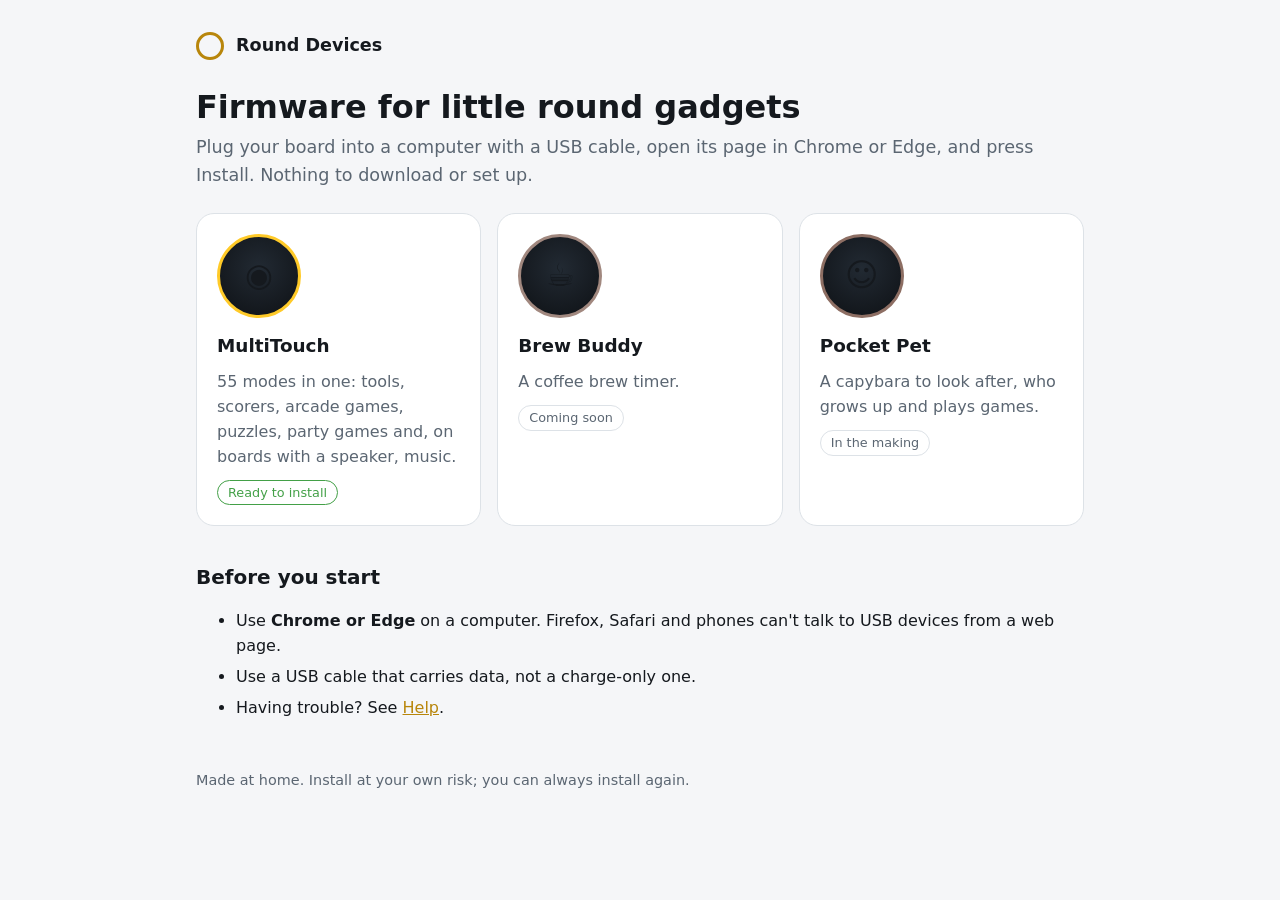
==== index.html @ 287d1fdd "Install site: homepage, MultiTouch page (1.75C and 1.75 builds), help, publish script" ====
<!doctype html>
<html lang="en-GB">
<head>
<meta charset="utf-8">
<meta name="viewport" content="width=device-width, initial-scale=1">
<title>Round Devices</title>
<meta name="description" content="Firmware for small round touch-screen gadgets, installed from your browser.">
<link rel="stylesheet" href="style.css">
</head>
<body>
<div class="wrap">
  <header class="site"><span class="dot"></span><a href="./">Round Devices</a></header>
  <h1>Firmware for little round gadgets</h1>
  <p class="lead">Plug your board into a computer with a USB cable, open its page in Chrome or Edge, and press Install. Nothing to download or set up.</p>

  <div class="grid">
    <a class="card" href="multitouch/">
      <div class="face" style="--c:#ffca28">&#9673;</div>
      <h3>MultiTouch</h3>
      <p>55 modes in one: tools, scorers, arcade games, puzzles, party games and, on boards with a speaker, music.</p>
      <span class="tag ready">Ready to install</span>
    </a>
    <div class="card">
      <div class="face" style="--c:#a1887f">&#9749;</div>
      <h3>Brew Buddy</h3>
      <p>A coffee brew timer.</p>
      <span class="tag">Coming soon</span>
    </div>
    <div class="card">
      <div class="face" style="--c:#8d6e63">&#9786;</div>
      <h3>Pocket Pet</h3>
      <p>A capybara to look after, who grows up and plays games.</p>
      <span class="tag">In the making</span>
    </div>
  </div>

  <h2>Before you start</h2>
  <ul>
    <li>Use <strong>Chrome or Edge</strong> on a computer. Firefox, Safari and phones can't talk to USB devices from a web page.</li>
    <li>Use a USB cable that carries data, not a charge-only one.</li>
    <li>Having trouble? See <a href="help.html">Help</a>.</li>
  </ul>
  <footer>Made at home. Install at your own risk; you can always install again.</footer>
</div>
</body>
</html>
---- style.css ----
:root {
  --bg: #0b0d10;
  --panel: #14181d;
  --line: #262d35;
  --ink: #eef1f4;
  --dim: #9aa5b1;
  --accent: #ffca28;
  --ok: #43a047;
  --warn: #e57373;
  --radius: 18px;
}
@media (prefers-color-scheme: light) {
  :root:not([data-theme="dark"]) {
    --bg: #f5f6f8; --panel: #ffffff; --line: #dde2e7; --ink: #15191e; --dim: #5b6672; --accent: #b8860b;
  }
}
* { box-sizing: border-box; }
html { -webkit-text-size-adjust: 100%; }
body {
  margin: 0; background: var(--bg); color: var(--ink);
  font: 16px/1.55 system-ui, -apple-system, "Segoe UI", Roboto, sans-serif;
}
a { color: var(--accent); }
.wrap { max-width: 920px; margin: 0 auto; padding: 32px 16px 64px; }
header.site { display: flex; align-items: center; gap: 12px; margin-bottom: 28px; }
header.site a { color: var(--ink); text-decoration: none; font-weight: 700; font-size: 1.1rem; }
.dot { width: 28px; height: 28px; border-radius: 50%; border: 3px solid var(--accent); flex: none; }
h1 { font-size: 2rem; line-height: 1.2; margin: 0 0 8px; }
h2 { font-size: 1.25rem; margin: 36px 0 12px; }
p.lead { color: var(--dim); font-size: 1.1rem; margin: 0 0 24px; }
.grid { display: grid; gap: 16px; grid-template-columns: repeat(auto-fill, minmax(260px, 1fr)); }
.card {
  background: var(--panel); border: 1px solid var(--line); border-radius: var(--radius);
  padding: 20px; display: flex; flex-direction: column; gap: 10px; color: var(--ink); text-decoration: none;
}
a.card:hover { border-color: var(--accent); }
.card h3 { margin: 0; font-size: 1.15rem; }
.card p { margin: 0; color: var(--dim); }
.face {
  width: 84px; height: 84px; border-radius: 50%; display: grid; place-items: center;
  background: radial-gradient(circle at 50% 40%, #222a33, #0e1115); border: 3px solid var(--c, var(--accent));
  font-size: 2rem; margin-bottom: 4px;
}
.tag { display: inline-block; font-size: .8rem; padding: 2px 10px; border-radius: 99px; border: 1px solid var(--line); color: var(--dim); align-self: flex-start; }
.tag.ready { color: var(--ok); border-color: var(--ok); }
.board { background: var(--panel); border: 1px solid var(--line); border-radius: var(--radius); padding: 20px; margin-bottom: 14px; }
.board h3 { margin: 0 0 4px; }
.board .meta { color: var(--dim); margin: 0 0 14px; font-size: .95rem; }
.na { color: var(--dim); font-style: italic; }
.btn, esp-web-install-button button {
  display: inline-block; background: var(--accent); color: #111; border: 0; border-radius: 99px;
  padding: 10px 22px; font: inherit; font-weight: 700; cursor: pointer; text-decoration: none;
}
ol li, ul li { margin: 6px 0; }
.note { border-left: 3px solid var(--accent); padding: 8px 14px; background: var(--panel); border-radius: 0 10px 10px 0; color: var(--dim); }
.warn { border-left-color: var(--warn); }
footer { margin-top: 48px; color: var(--dim); font-size: .9rem; }
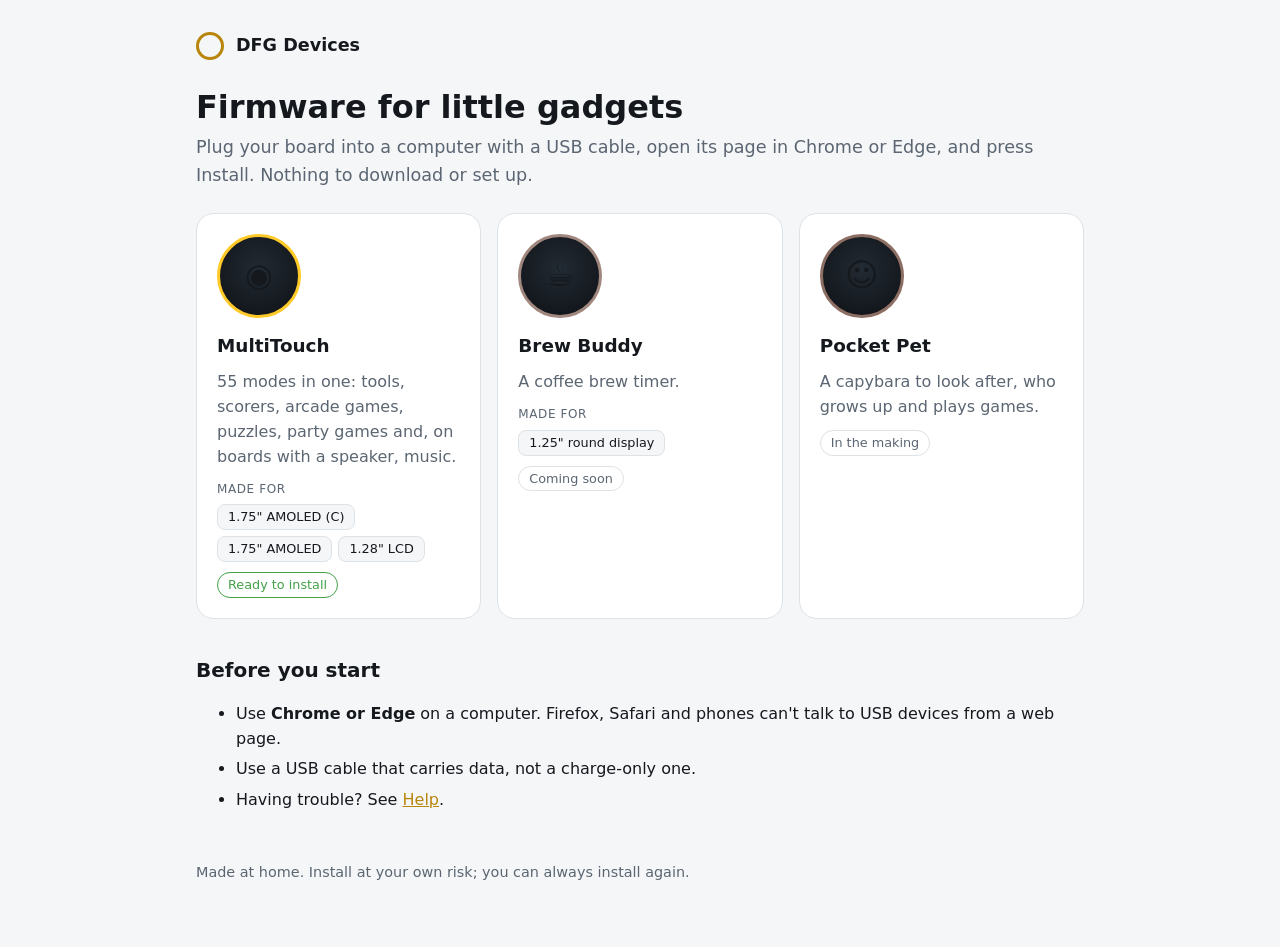
==== commit 9607f364: "Rename site to DFG Devices, list target devices on homepage cards, explain the site in the README Co" ====
--- a/index.html
+++ b/index.html
@@ -3,14 +3,14 @@
 <head>
 <meta charset="utf-8">
 <meta name="viewport" content="width=device-width, initial-scale=1">
-<title>Round Devices</title>
-<meta name="description" content="Firmware for small round touch-screen gadgets, installed from your browser.">
+<title>DFG Devices</title>
+<meta name="description" content="Firmware for little gadgets, installed from your browser.">
 <link rel="stylesheet" href="style.css">
 </head>
 <body>
 <div class="wrap">
-  <header class="site"><span class="dot"></span><a href="./">Round Devices</a></header>
-  <h1>Firmware for little round gadgets</h1>
+  <header class="site"><span class="dot"></span><a href="./">DFG Devices</a></header>
+  <h1>Firmware for little gadgets</h1>
   <p class="lead">Plug your board into a computer with a USB cable, open its page in Chrome or Edge, and press Install. Nothing to download or set up.</p>
 
   <div class="grid">
@@ -18,12 +18,20 @@
       <div class="face" style="--c:#ffca28">&#9673;</div>
       <h3>MultiTouch</h3>
       <p>55 modes in one: tools, scorers, arcade games, puzzles, party games and, on boards with a speaker, music.</p>
+      <ul class="devices">
+        <li title="Waveshare ESP32-S3-Touch-AMOLED-1.75C">1.75" AMOLED (C)</li>
+        <li title="Waveshare ESP32-S3-Touch-AMOLED-1.75">1.75" AMOLED</li>
+        <li title="Waveshare ESP32-S3-Touch-LCD-1.28">1.28" LCD</li>
+      </ul>
       <span class="tag ready">Ready to install</span>
     </a>
     <div class="card">
       <div class="face" style="--c:#a1887f">&#9749;</div>
       <h3>Brew Buddy</h3>
       <p>A coffee brew timer.</p>
+      <ul class="devices">
+        <li>1.25" round display</li>
+      </ul>
       <span class="tag">Coming soon</span>
     </div>
     <div class="card">
--- a/style.css
+++ b/style.css
@@ -55,3 +55,6 @@
 .note { border-left: 3px solid var(--accent); padding: 8px 14px; background: var(--panel); border-radius: 0 10px 10px 0; color: var(--dim); }
 .warn { border-left-color: var(--warn); }
 footer { margin-top: 48px; color: var(--dim); font-size: .9rem; }
+.devices { list-style: none; margin: 0; padding: 0; display: flex; flex-wrap: wrap; gap: 6px; }
+.devices li { margin: 0; font-size: .8rem; padding: 2px 10px; border-radius: 8px; background: var(--bg); border: 1px solid var(--line); color: var(--ink); }
+.devices::before { content: "Made for"; width: 100%; font-size: .75rem; text-transform: uppercase; letter-spacing: .05em; color: var(--dim); }
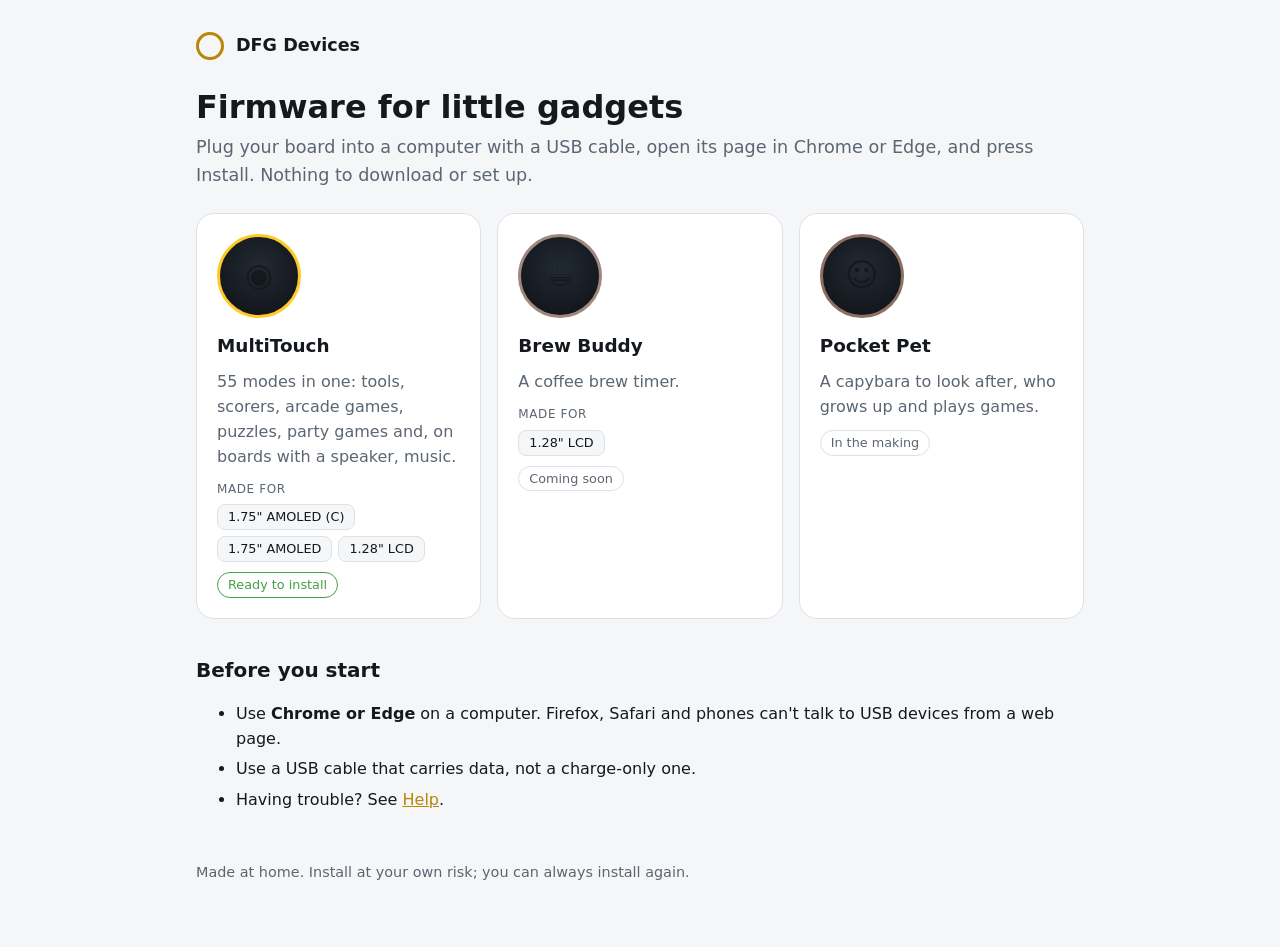
==== commit 267a847e: "Brew Buddy card: made for the Waveshare 1.28" LCD Co-Authored-By: Claude Opus 5.5 <noreply@anthropic" ====
--- a/index.html
+++ b/index.html
@@ -30,7 +30,7 @@
       <h3>Brew Buddy</h3>
       <p>A coffee brew timer.</p>
       <ul class="devices">
-        <li>1.25" round display</li>
+        <li title="Waveshare ESP32-S3-Touch-LCD-1.28">1.28" LCD</li>
       </ul>
       <span class="tag">Coming soon</span>
     </div>
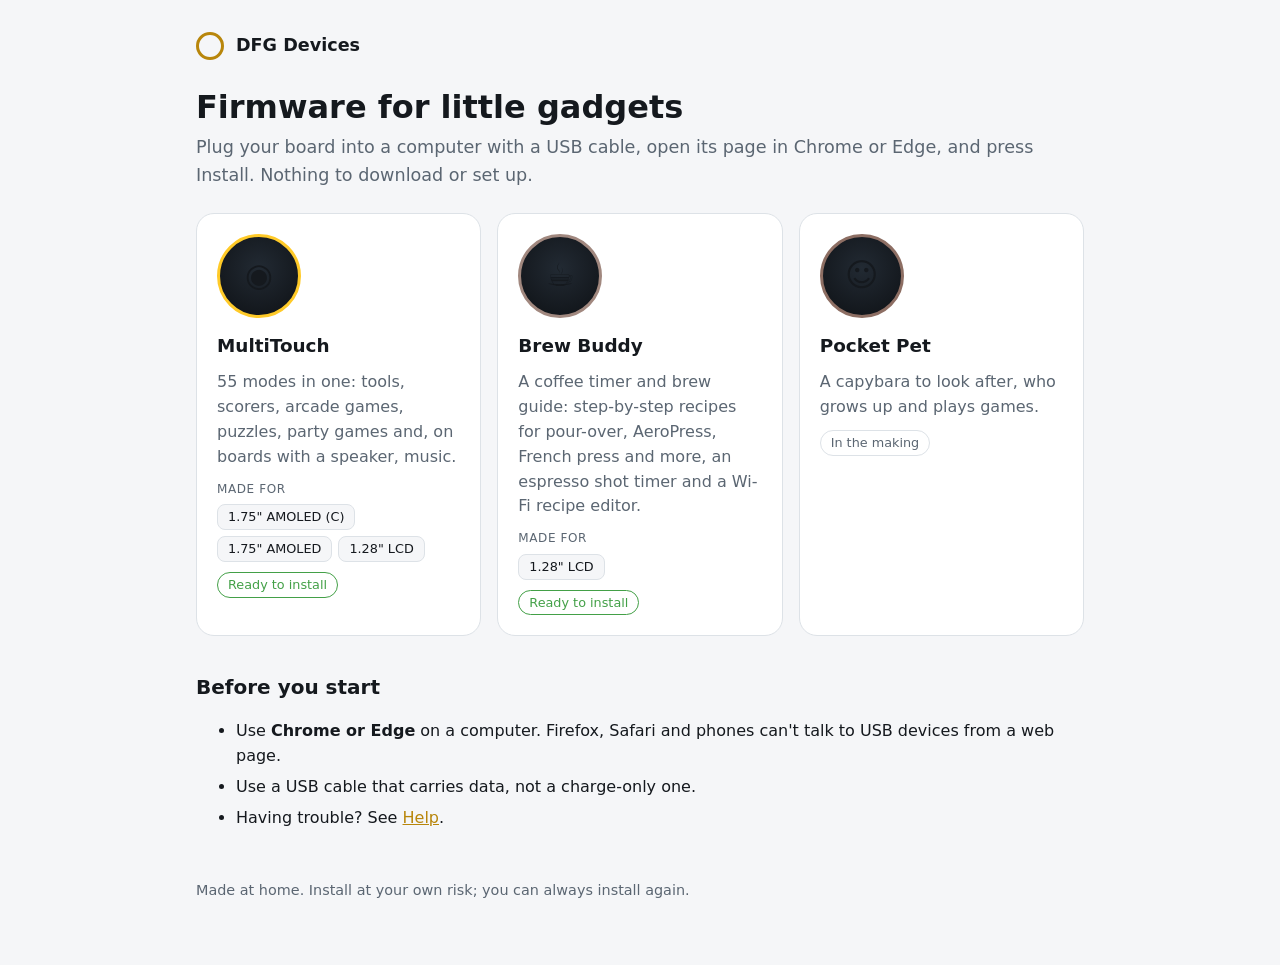
==== commit 20e2287c: "Add Brew Buddy 4.1 for the Waveshare 1.28" LCD Built from BrewBuddy_Release c8550f3 with ESP32 core " ====
--- a/index.html
+++ b/index.html
@@ -25,15 +25,15 @@
       </ul>
       <span class="tag ready">Ready to install</span>
     </a>
-    <div class="card">
+    <a class="card" href="brew-buddy/">
       <div class="face" style="--c:#a1887f">&#9749;</div>
       <h3>Brew Buddy</h3>
-      <p>A coffee brew timer.</p>
+      <p>A coffee timer and brew guide: step-by-step recipes for pour-over, AeroPress, French press and more, an espresso shot timer and a Wi-Fi recipe editor.</p>
       <ul class="devices">
         <li title="Waveshare ESP32-S3-Touch-LCD-1.28">1.28" LCD</li>
       </ul>
-      <span class="tag">Coming soon</span>
-    </div>
+      <span class="tag ready">Ready to install</span>
+    </a>
     <div class="card">
       <div class="face" style="--c:#8d6e63">&#9786;</div>
       <h3>Pocket Pet</h3>
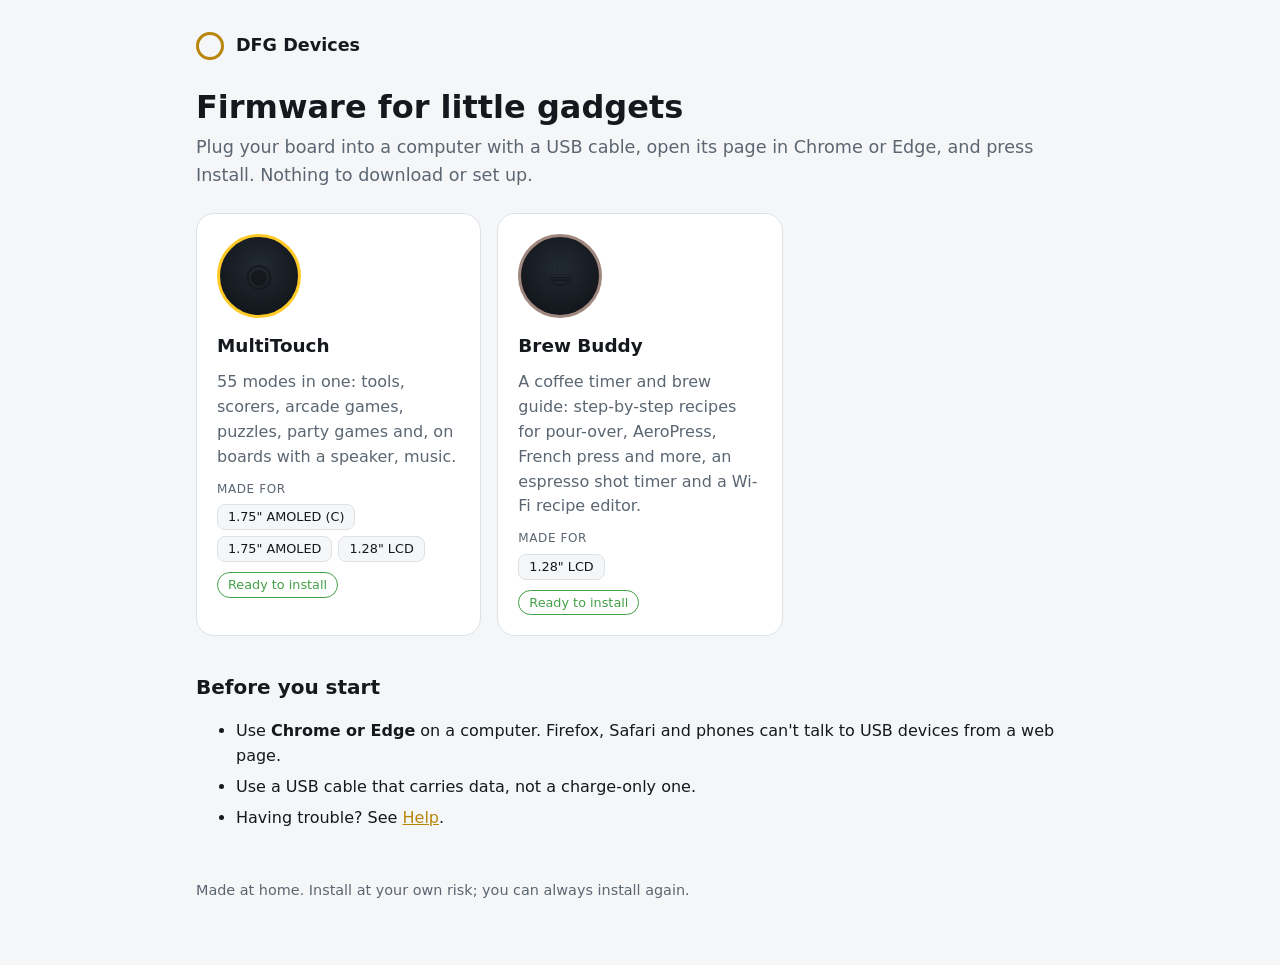
==== commit 29a46f1e: "Remove Pocket Pet from the homepage Co-Authored-By: Claude Opus 5.5 <noreply@anthropic.com> Claude-S" ====
--- a/index.html
+++ b/index.html
@@ -34,12 +34,6 @@
       </ul>
       <span class="tag ready">Ready to install</span>
     </a>
-    <div class="card">
-      <div class="face" style="--c:#8d6e63">&#9786;</div>
-      <h3>Pocket Pet</h3>
-      <p>A capybara to look after, who grows up and plays games.</p>
-      <span class="tag">In the making</span>
-    </div>
   </div>
 
   <h2>Before you start</h2>
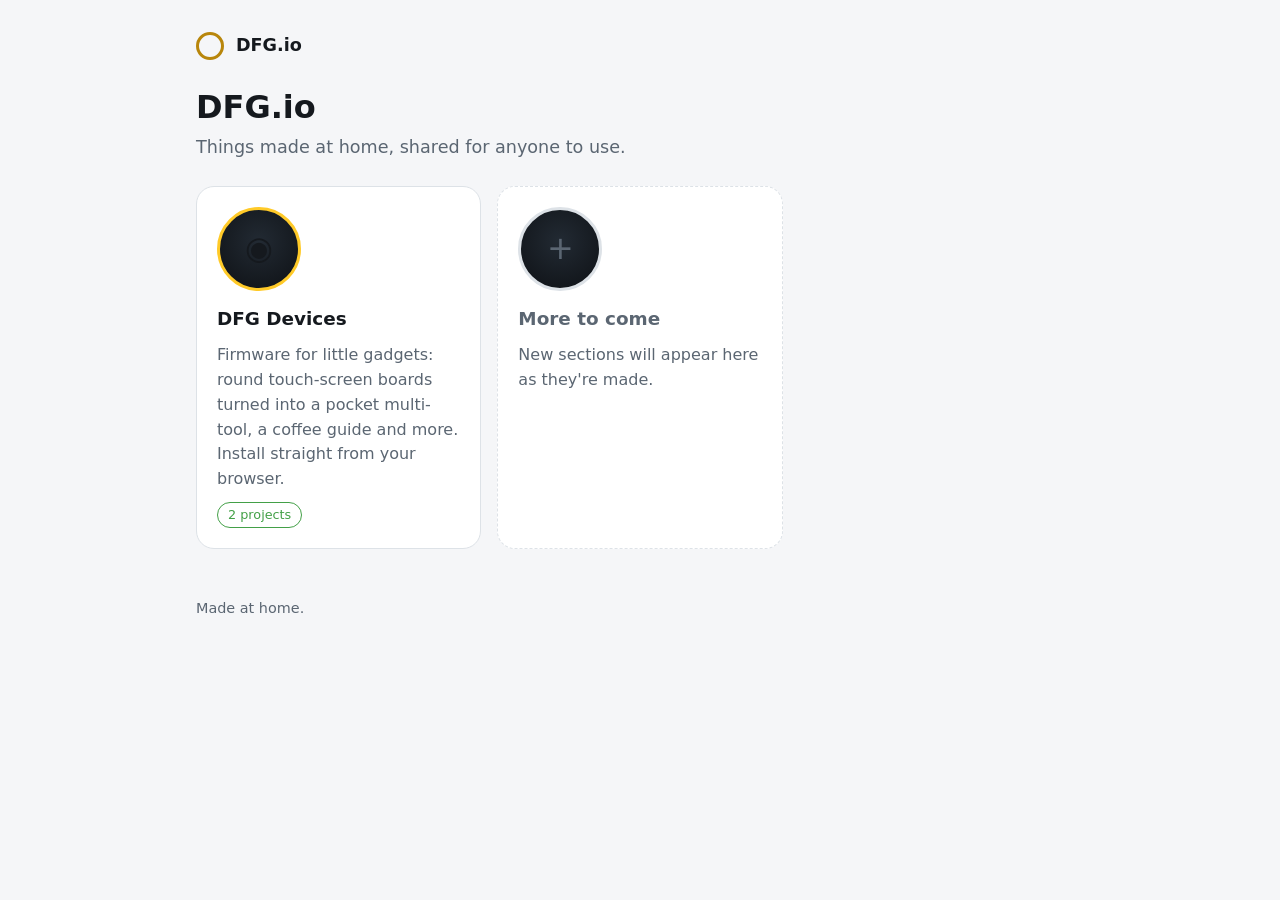
==== commit 7b5900d2: "DFG.io home page, with DFG Devices on a page of its own" ====
--- a/index.html
+++ b/index.html
@@ -3,46 +3,31 @@
 <head>
 <meta charset="utf-8">
 <meta name="viewport" content="width=device-width, initial-scale=1">
-<title>DFG Devices</title>
-<meta name="description" content="Firmware for little gadgets, installed from your browser.">
+<title>DFG.io</title>
+<meta name="description" content="Things made at home: firmware for little gadgets, and more to come.">
 <link rel="stylesheet" href="style.css">
 </head>
 <body>
 <div class="wrap">
-  <header class="site"><span class="dot"></span><a href="./">DFG Devices</a></header>
-  <h1>Firmware for little gadgets</h1>
-  <p class="lead">Plug your board into a computer with a USB cable, open its page in Chrome or Edge, and press Install. Nothing to download or set up.</p>
+  <header class="site"><span class="dot"></span><a href="./">DFG.io</a></header>
+  <h1>DFG.io</h1>
+  <p class="lead">Things made at home, shared for anyone to use.</p>
 
   <div class="grid">
-    <a class="card" href="multitouch/">
+    <a class="card" href="devices/">
       <div class="face" style="--c:#ffca28">&#9673;</div>
-      <h3>MultiTouch</h3>
-      <p>55 modes in one: tools, scorers, arcade games, puzzles, party games and, on boards with a speaker, music.</p>
-      <ul class="devices">
-        <li title="Waveshare ESP32-S3-Touch-AMOLED-1.75C">1.75" AMOLED (C)</li>
-        <li title="Waveshare ESP32-S3-Touch-AMOLED-1.75">1.75" AMOLED</li>
-        <li title="Waveshare ESP32-S3-Touch-LCD-1.28">1.28" LCD</li>
-      </ul>
-      <span class="tag ready">Ready to install</span>
+      <h3>DFG Devices</h3>
+      <p>Firmware for little gadgets: round touch-screen boards turned into a pocket multi-tool, a coffee guide and more. Install straight from your browser.</p>
+      <span class="tag ready">2 projects</span>
     </a>
-    <a class="card" href="brew-buddy/">
-      <div class="face" style="--c:#a1887f">&#9749;</div>
-      <h3>Brew Buddy</h3>
-      <p>A coffee timer and brew guide: step-by-step recipes for pour-over, AeroPress, French press and more, an espresso shot timer and a Wi-Fi recipe editor.</p>
-      <ul class="devices">
-        <li title="Waveshare ESP32-S3-Touch-LCD-1.28">1.28" LCD</li>
-      </ul>
-      <span class="tag ready">Ready to install</span>
-    </a>
+    <div class="card soon">
+      <div class="face" style="--c:var(--line)">+</div>
+      <h3>More to come</h3>
+      <p>New sections will appear here as they're made.</p>
+    </div>
   </div>
 
-  <h2>Before you start</h2>
-  <ul>
-    <li>Use <strong>Chrome or Edge</strong> on a computer. Firefox, Safari and phones can't talk to USB devices from a web page.</li>
-    <li>Use a USB cable that carries data, not a charge-only one.</li>
-    <li>Having trouble? See <a href="help.html">Help</a>.</li>
-  </ul>
-  <footer>Made at home. Install at your own risk; you can always install again.</footer>
+  <footer>Made at home.</footer>
 </div>
 </body>
 </html>
--- a/style.css
+++ b/style.css
@@ -24,6 +24,9 @@
 .wrap { max-width: 920px; margin: 0 auto; padding: 32px 16px 64px; }
 header.site { display: flex; align-items: center; gap: 12px; margin-bottom: 28px; }
 header.site a { color: var(--ink); text-decoration: none; font-weight: 700; font-size: 1.1rem; }
+header.site .sep { color: var(--dim); }
+.card.soon { border-style: dashed; }
+.card.soon h3, .card.soon .face { color: var(--dim); }
 .dot { width: 28px; height: 28px; border-radius: 50%; border: 3px solid var(--accent); flex: none; }
 h1 { font-size: 2rem; line-height: 1.2; margin: 0 0 8px; }
 h2 { font-size: 1.25rem; margin: 36px 0 12px; }
@@ -58,3 +61,14 @@
 .devices { list-style: none; margin: 0; padding: 0; display: flex; flex-wrap: wrap; gap: 6px; }
 .devices li { margin: 0; font-size: .8rem; padding: 2px 10px; border-radius: 8px; background: var(--bg); border: 1px solid var(--line); color: var(--ink); }
 .devices::before { content: "Made for"; width: 100%; font-size: .75rem; text-transform: uppercase; letter-spacing: .05em; color: var(--dim); }
+h3 { font-size: 1.05rem; margin: 24px 0 8px; }
+code { background: var(--panel); border: 1px solid var(--line); border-radius: 6px; padding: 0 5px; font-size: .9em; }
+.gallery { display: grid; gap: 14px; grid-template-columns: repeat(auto-fill, minmax(150px, 1fr)); margin: 8px 0 8px; }
+.gallery figure { margin: 0; text-align: center; color: var(--dim); font-size: .85rem; }
+.gallery img { display: block; width: 100%; max-width: 200px; aspect-ratio: 1; margin: 0 auto 6px; border-radius: 50%; background: #000; box-shadow: 0 0 0 4px #25201b; }
+table.ref { width: 100%; border-collapse: collapse; background: var(--panel); border: 1px solid var(--line); border-radius: 12px; overflow: hidden; }
+table.ref th, table.ref td { text-align: left; vertical-align: top; padding: 10px 14px; border-top: 1px solid var(--line); }
+table.ref tr:first-child th, table.ref tr:first-child td { border-top: 0; }
+table.ref th { white-space: nowrap; width: 1%; }
+table.ref td { color: var(--dim); }
+@media (max-width: 520px) { table.ref th { white-space: normal; width: 34%; } }
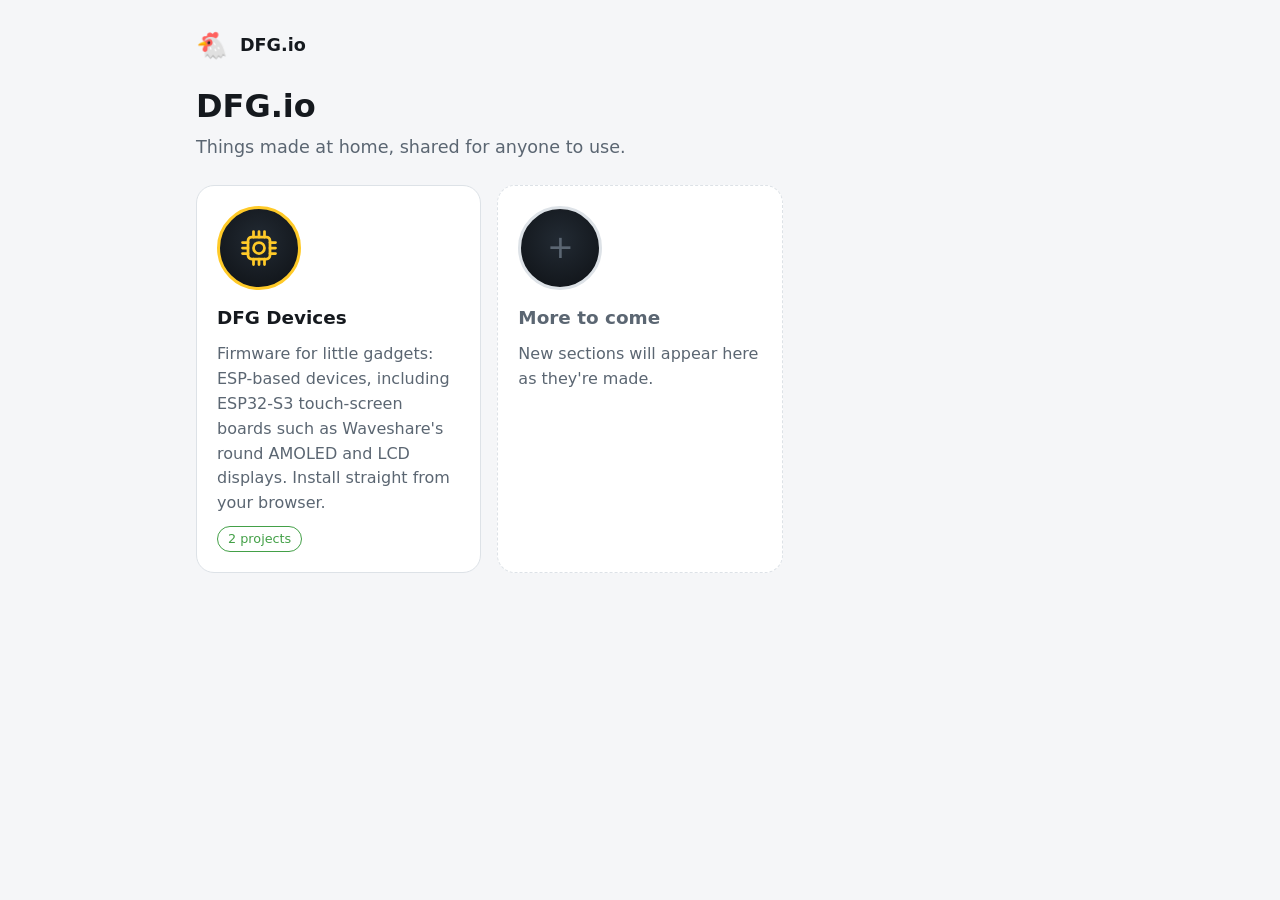
==== commit 7db1e345: "Home page: the chicken as the logo, a chip icon and new text for DFG Devices, no footer" ====
--- a/index.html
+++ b/index.html
@@ -9,15 +9,15 @@
 </head>
 <body>
 <div class="wrap">
-  <header class="site"><span class="dot"></span><a href="./">DFG.io</a></header>
+  <header class="site"><span class="logo" aria-hidden="true">&#x1F414;</span><a href="./">DFG.io</a></header>
   <h1>DFG.io</h1>
   <p class="lead">Things made at home, shared for anyone to use.</p>
 
   <div class="grid">
     <a class="card" href="devices/">
-      <div class="face" style="--c:#ffca28">&#9673;</div>
+      <div class="face" style="--c:#ffca28"><svg class="ico" viewBox="0 0 48 48" aria-hidden="true"><rect x="12" y="12" width="24" height="24" rx="4"/><circle cx="24" cy="24" r="6"/><path d="M18 12V6M24 12V6M30 12V6M18 42v-6M24 42v-6M30 42v-6M12 18H6M12 24H6M12 30H6M42 18h-6M42 24h-6M42 30h-6"/></svg></div>
       <h3>DFG Devices</h3>
-      <p>Firmware for little gadgets: round touch-screen boards turned into a pocket multi-tool, a coffee guide and more. Install straight from your browser.</p>
+      <p>Firmware for little gadgets: ESP-based devices, including ESP32-S3 touch-screen boards such as Waveshare's round AMOLED and LCD displays. Install straight from your browser.</p>
       <span class="tag ready">2 projects</span>
     </a>
     <div class="card soon">
@@ -26,8 +26,6 @@
       <p>New sections will appear here as they're made.</p>
     </div>
   </div>
-
-  <footer>Made at home.</footer>
 </div>
 </body>
 </html>
--- a/style.css
+++ b/style.css
@@ -27,7 +27,8 @@
 header.site .sep { color: var(--dim); }
 .card.soon { border-style: dashed; }
 .card.soon h3, .card.soon .face { color: var(--dim); }
-.dot { width: 28px; height: 28px; border-radius: 50%; border: 3px solid var(--accent); flex: none; }
+header.site .logo { font-size: 1.6rem; line-height: 1; flex: none; }
+.face .ico { width: 44px; height: 44px; fill: none; stroke: var(--c, var(--accent)); stroke-width: 3; stroke-linecap: round; stroke-linejoin: round; }
 h1 { font-size: 2rem; line-height: 1.2; margin: 0 0 8px; }
 h2 { font-size: 1.25rem; margin: 36px 0 12px; }
 p.lead { color: var(--dim); font-size: 1.1rem; margin: 0 0 24px; }
